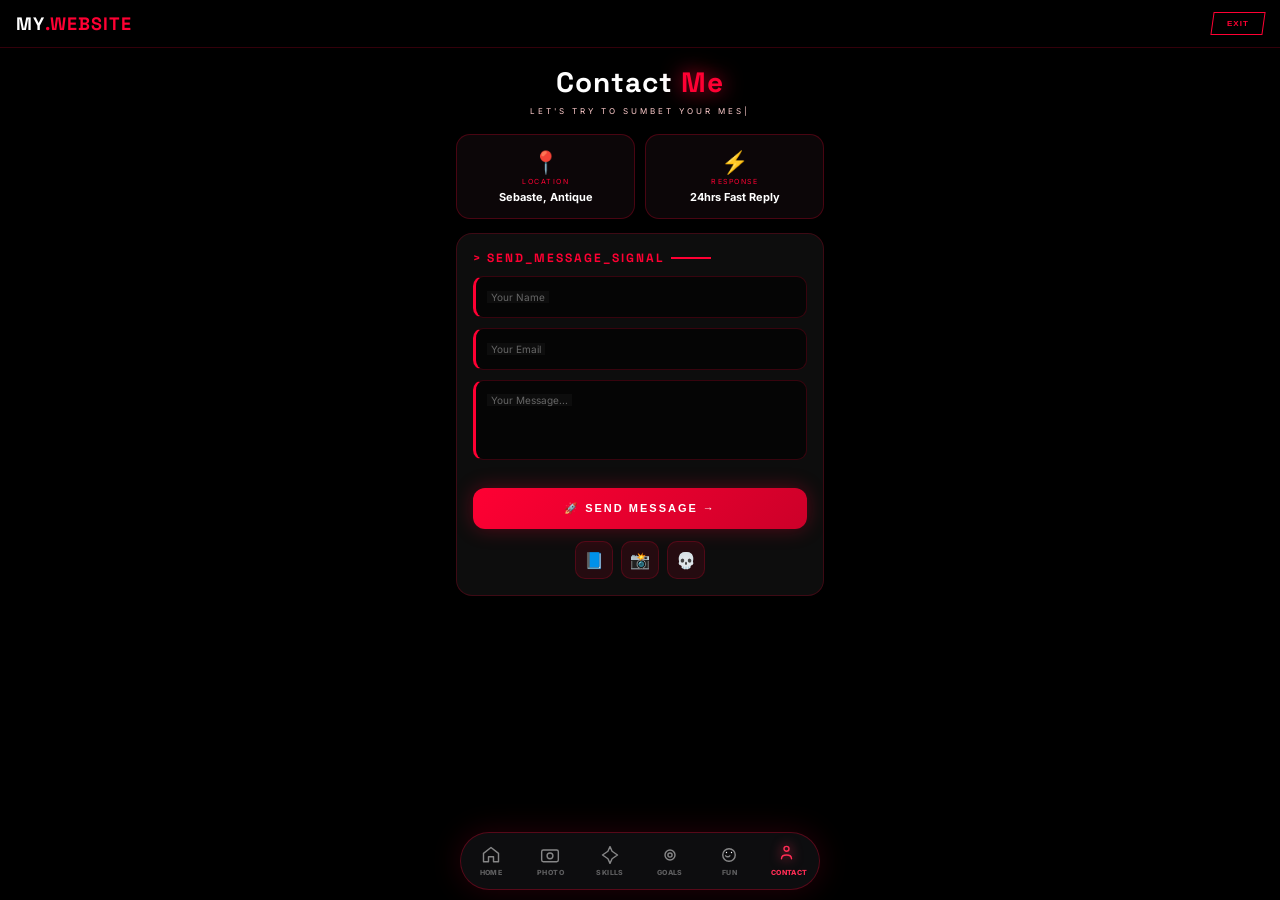
==== contact.html @ 597e38e7 "Add files via upload" ====
<!DOCTYPE html>
<html lang="en">
<head>
<meta charset="UTF-8" />
<meta name="viewport" content="width=device-width, initial-scale=1.0" />
<title>Contact - Red Moon</title>
<link rel="stylesheet" href="style.css" />
<style>
  body { margin:0; background:#000; overflow-x:hidden; }
  .red-moon-bg {
    position: fixed;
    inset: 0;
    width: 100%;
    height: 100%;
    z-index: -3;
    background-image: url('media/red-moon.jpeg');
    background-size: cover;
    background-position: center;
    animation: bgMove 30s ease-in-out infinite alternate;
  }
  @keyframes bgMove { 0%{transform:scale(1)} 100%{transform:scale(1.12)} }
  .overlay { position:fixed; inset:0; z-index:-2; background:rgba(0,0,0,0.4); }

  .sec { max-width:400px; margin:0 auto; padding:16px; position:relative; z-index:2; padding-bottom:110px; }
  .title { text-align:center; font-size:28px; font-weight:900; letter-spacing:1px; color:#fff; text-shadow:0 2px 10px #000; }
  .title span { color:#ff0033; text-shadow:0 0 20px rgba(255,0,51,0.8); animation:glow 2s infinite; }
  @keyframes glow { 0%,100%{text-shadow:0 0 15px #ff0033} 50%{text-shadow:0 0 30px #ff0033, 0 0 50px #ff0033} }
  .typing { text-align:center; font-size:8px; color:#ffcccc; letter-spacing:3px; margin:6px 0; height:14px; text-shadow:0 1px 4px #000; }
  .info-grid { display:grid; grid-template-columns:1fr 1fr; gap:10px; margin:14px 0; }
  .info-card { text-align:center; padding:14px; background:rgba(15,8,10,0.85); border:1px solid rgba(255,0,51,0.25); border-radius:14px; position:relative; animation:floatCard 3s ease-in-out infinite; transition:0.4s; backdrop-filter:blur(2px); }
  .info-card:nth-child(2){ animation-delay:.5s; }
  @keyframes floatCard { 0%,100%{transform:translateY(0)} 50%{transform:translateY(-5px)} }
  .info-card:hover { transform:translateY(-5px) scale(1.03); border-color:#ff0033; box-shadow:0 10px 25px rgba(255,0,51,0.3); }
  .info-card .ic { font-size:22px; animation:iconBounce 2s infinite; }
  @keyframes iconBounce { 0%,100%{transform:scale(1)} 50%{transform:scale(1.15)} }
  .info-card b { display:block; font-size:11px; margin-top:4px; color:#fff; }
  .info-card p { font-size:7px; color:#ff0033; letter-spacing:1.5px; margin-top:2px; }
  .form-card { background:rgba(15,15,15,0.88); border:1px solid rgba(255,0,51,0.2); border-radius:16px; padding:16px; position:relative; overflow:hidden; animation:cardIn 0.8s cubic-bezier(0.34,1.56,0.64,1); backdrop-filter:blur(6px); }
  @keyframes cardIn { from{transform:translateY(30px) scale(0.9); opacity:0} to{transform:translateY(0) scale(1); opacity:1} }
  .form-card h4 { font-family:'Space Grotesk'; font-size:12px; letter-spacing:2px; color:#ff0033; margin-bottom:10px; display:flex; align-items:center; gap:6px; }
  .form-card h4:after { content:''; width:0; height:2px; background:#ff0033; animation:lineGrow 1s ease 0.5s forwards; }
  @keyframes lineGrow { to{width:40px} }
  .inp-wrap { position:relative; margin:10px 0; }
  .inp-wrap input, .inp-wrap textarea { width:100%; padding:13px 12px; border:1px solid rgba(255,0,51,0.2); background:rgba(0,0,0,0.6); color:#fff; border-radius:10px; border-left:3px solid #ff0033; outline:none; transition:0.3s; font-size:12px; }
  .inp-wrap input:focus, .inp-wrap textarea:focus { border-color:#ff0033; background:rgba(255,0,51,0.08); box-shadow:0 0 15px rgba(255,0,51,0.2); transform:translateX(3px); }
  .inp-wrap label { position:absolute; left:14px; top:50%; transform:translateY(-50%); font-size:10px; color:#666; pointer-events:none; transition:0.3s; background:rgba(15,15,15,0.9); padding:0 4px; }
  .inp-wrap input:focus + label, .inp-wrap input:not(:placeholder-shown) + label { top:0; font-size:7px; color:#ff0033; letter-spacing:1px; }
  .inp-wrap textarea { height:80px; resize:none; }
  .inp-wrap textarea + label { top:14px; transform:none; }
  .inp-wrap textarea:focus + label, .inp-wrap textarea:not(:placeholder-shown) + label { top:-6px; font-size:7px; color:#ff0033; }
  .btn-ultra { width:100%; margin-top:14px; padding:14px; background:linear-gradient(135deg,#ff0033,#cc0029); border:none; border-radius:12px; color:#fff; font-weight:900; letter-spacing:2px; font-size:11px; position:relative; overflow:hidden; cursor:pointer; transition:0.4s; box-shadow:0 0 20px rgba(255,0,51,0.3); }
  .btn-ultra:hover { transform:translateY(-2px); box-shadow:0 10px 30px rgba(255,0,51,0.5); }
  .btn-ultra:active { transform:scale(0.97); }
  .social { display:flex; gap:8px; margin-top:12px; justify-content:center; }
  .social a { width:38px; height:38px; display:grid; place-items:center; background:rgba(255,0,51,0.1); border:1px solid rgba(255,0,51,0.2); border-radius:10px; color:#ff0033; transition:0.3s; text-decoration:none; }
  .social a:hover { background:#ff0033; color:#000; transform:translateY(-3px) rotate(5deg); box-shadow:0 5px 15px rgba(255,0,51,0.4); }

  .bottom-wrap { position:fixed; bottom:10px; left:50%; transform:translateX(-50%); z-index:9999; width:92%; max-width:360px; }
  .bottom-pill { width:100%; height:58px; background:rgba(14,14,16,0.96); border:1px solid rgba(255,0,51,0.3); border-radius:30px; display:flex; justify-content:space-around; align-items:center; backdrop-filter:blur(14px); }
  .bottom-pill a { display:flex; flex-direction:column; align-items:center; gap:3px; text-decoration:none; color:#ffffff55; font-size:7px; font-weight:800; width:48px; }
  .bottom-pill a svg { width:20px; height:20px; stroke:#ffffff80; fill:none; stroke-width:1.7; }
  .bottom-pill a.active { color:#ff2d55; }
  .bottom-pill a.active svg { stroke:#ff2d55; filter:drop-shadow(0 0 6px #ff2d55); }
</style>
</head>
<body>

<div class="red-moon-bg"></div>
<div class="overlay"></div>

<nav style="background:rgba(0,0,0,0.3);border-bottom:1px solid rgba(255,0,51,.2)">
<div class="logo">MY<b>.WEBSITE</b></div>
<button class="nav-logout" onclick="logout()"><span>EXIT</span></button>
</nav>

<div class="sec">
<h2 class="title">Contact <span>Me</span></h2>
<div class="typing" id="typing"></div>

<div class="info-grid">
<div class="info-card"><div class="ic">📍</div><p>LOCATION</p><b>Sebaste, Antique</b></div>
<div class="info-card"><div class="ic">⚡</div><p>RESPONSE</p><b>24hrs Fast Reply</b></div>
</div>

<div class="form-card">
<h4>> SEND_MESSAGE_SIGNAL</h4>
<div class="inp-wrap"><input id="cName" placeholder=" " /><label>Your Name</label></div>
<div class="inp-wrap"><input id="cEmail" placeholder=" " /><label>Your Email</label></div>
<div class="inp-wrap"><textarea id="cMsg" placeholder=" "></textarea><label>Your Message...</label></div>
<button class="btn-ultra" onclick="sendMsg()"><span>🚀 SEND MESSAGE →</span></button>
<div class="social"><a href="#">📘</a><a href="#">📸</a><a href="#">💀</a></div>
</div>
</div>

<div class="bottom-wrap"><div class="bottom-pill"><a href="index.html"><svg viewBox="0 0 24 24"><path d="M3 10L12 3l9 7v10H15v-6H9v6H3z"/></svg>HOME</a><a href="gallery.html"><svg viewBox="0 0 24 24"><rect x="2" y="6" width="20" height="14" rx="2"/><circle cx="12" cy="13" r="3.5"/></svg>PHOTO</a><a href="skills.html"><svg viewBox="0 0 24 24"><path d="M12 2l2.5 5.5L21 12l-6.5 4.5L12 22l-2.5-5.5L3 12l6.5-4.5L12 2z"/></svg>SKILLS</a><a href="goals.html"><svg viewBox="0 0 24 24"><circle cx="12" cy="12" r="6"/><circle cx="12" cy="12" r="2.5"/></svg>GOALS</a><a href="funfacts.html"><svg viewBox="0 0 24 24"><circle cx="12" cy="12" r="7.5"/><path d="M8 13c1.2 1.5 3.8 1.5 5 0"/><circle cx="9" cy="9" r=".8" fill="white" stroke="none"/><circle cx="15" cy="9" r=".8" fill="white" stroke="none"/></svg>FUN</a><a class="active" href="contact.html"><svg viewBox="0 0 24 24"><circle cx="9" cy="7" r="3"/><path d="M3 19c0-2.5 2.2-4.5 6-4.5s6 2 6 4.5"/></svg>CONTACT</a></div></div>

<script>
 const text="LET'S TRY TO SUMBET YOUR MESSAGE"; let i=0;
 function type(){ if(i<text.length){ document.getElementById('typing').innerText=text.substring(0,i+1)+'|'; i++; setTimeout(type,50); } else{ document.getElementById('typing').innerText=text; } }
 type();
 function sendMsg(){
   const n=document.getElementById('cName').value.trim();
   const e=document.getElementById('cEmail').value.trim();
   const m=document.getElementById('cMsg').value.trim();
   if(!n||!e||!m){ if(navigator.vibrate) navigator.vibrate([40,40,40]); alert('Fill all fields boss! ⚡'); return; }
   const btn=document.querySelector('.btn-ultra'); btn.innerHTML='💥 SENT! CHECKING SIGNAL...'; btn.style.background='linear-gradient(135deg,#ffd700,#ff8c00)';
   setTimeout(()=>{ alert('Sent Message! 💀🔥 Message received!'); document.getElementById('cName').value=''; document.getElementById('cEmail').value=''; document.getElementById('cMsg').value=''; btn.innerHTML='<span>🚀 SEND ULTRA →</span>'; btn.style.background=''; },1200);
 }
 function logout(){ localStorage.removeItem('blue_logged'); location.href='login.html'; }
</script>
</body>
</html>
---- style.css ----
/* ===========================
   AR.DEV - UNIFIED THEME 2026
   UA BSIS - MAANGAS EDITION
   =========================== */

@import url('https://fonts.googleapis.com/css2?family=Space+Grotesk:wght@600;700;800&family=Inter:wght@400;600;800&display=swap');

:root {
  --red: #ff0033;
  --red-soft: #ff2d55;
  --gold: #ffd700;
  --gold-dark: #ffb700;
  --bg: #070709;
  --card: #101014;
  --card-2: #15151a;
  --border: rgba(255,255,255,0.08);
  --text: #ffffff;
  --text-dim: #ffffff65;
}

* {
  margin: 0;
  padding: 0;
  box-sizing: border-box;
}

body {
  background: var(--bg);
  color: var(--text);
  font-family: 'Inter', sans-serif;
  padding-bottom: 90px;
  overflow-x: hidden;
}

/* NAVBAR */
nav {
  position: sticky;
  top: 0;
  z-index: 100;
  display: flex;
  justify-content: space-between;
  align-items: center;
  padding: 12px 16px;
  background: rgba(7,7,9,0.85);
  backdrop-filter: blur(12px);
  border-bottom: 1px solid var(--border);
}

.logo {
  font-family: 'Space Grotesk';
  font-size: 18px;
  font-weight: 800;
  letter-spacing: 1px;
}

.logo b {
  color: var(--red);
}

.nav-logout {
  background: transparent;
  border: 1px solid var(--red);
  color: var(--red);
  padding: 6px 14px;
  font-size: 8px;
  font-weight: 800;
  letter-spacing: 1px;
  transform: skewX(-8deg);
  cursor: pointer;
  transition: 0.3s;
}

.nav-logout span {
  display: inline-block;
  transform: skewX(8deg);
}

.nav-logout:hover {
  background: var(--red);
  color: #000;
  box-shadow: 0 0 15px rgba(255,0,51,0.4);
}

/* COMMON SECTION */
.sec {
  max-width: 400px;
  margin: 0 auto;
  padding: 16px;
  animation: fadeIn 0.5s ease;
}

@keyframes fadeIn {
  from { opacity: 0; transform: translateY(10px); }
  to { opacity: 1; transform: translateY(0); }
}

.title {
  font-family: 'Space Grotesk';
  text-align: center;
  font-weight: 800;
}

/* BOTTOM NAV - ISANG BESES LANG DITO */
.bottom-wrap {
  position: fixed;
  bottom: 12px;
  left: 50%;
  transform: translateX(-50%);
  z-index: 9999;
  width: 92%;
  max-width: 360px;
}

.bottom-pill {
  width: 100%;
  height: 60px;
  background: rgba(14,14,16,0.96);
  border: 1px solid rgba(255,0,51,0.28);
  border-radius: 30px;
  display: flex;
  justify-content: space-around;
  align-items: center;
  backdrop-filter: blur(16px);
  box-shadow: 0 0 30px rgba(255,0,51,0.15), 0 12px 24px rgba(0,0,0,0.6);
}

.bottom-pill a {
  display: flex;
  flex-direction: column;
  align-items: center;
  gap: 3px;
  text-decoration: none;
  color: #ffffff55;
  font-size: 7px;
  font-weight: 800;
  letter-spacing: 0.4px;
  width: 48px;
  transition: 0.3s;
}

.bottom-pill a svg {
  width: 20px;
  height: 20px;
  stroke: #ffffff80;
  fill: none;
  stroke-width: 1.7;
  stroke-linecap: round;
  stroke-linejoin: round;
  transition: 0.3s;
}

.bottom-pill a.active {
  color: var(--red-soft);
}

.bottom-pill a.active svg {
  stroke: var(--red-soft);
  filter: drop-shadow(0 0 6px var(--red-soft));
  transform: translateY(-2px);
}

.bottom-pill a:hover {
  color: #fff;
}

/* SCROLLBAR */
::-webkit-scrollbar {
  width: 0;
}
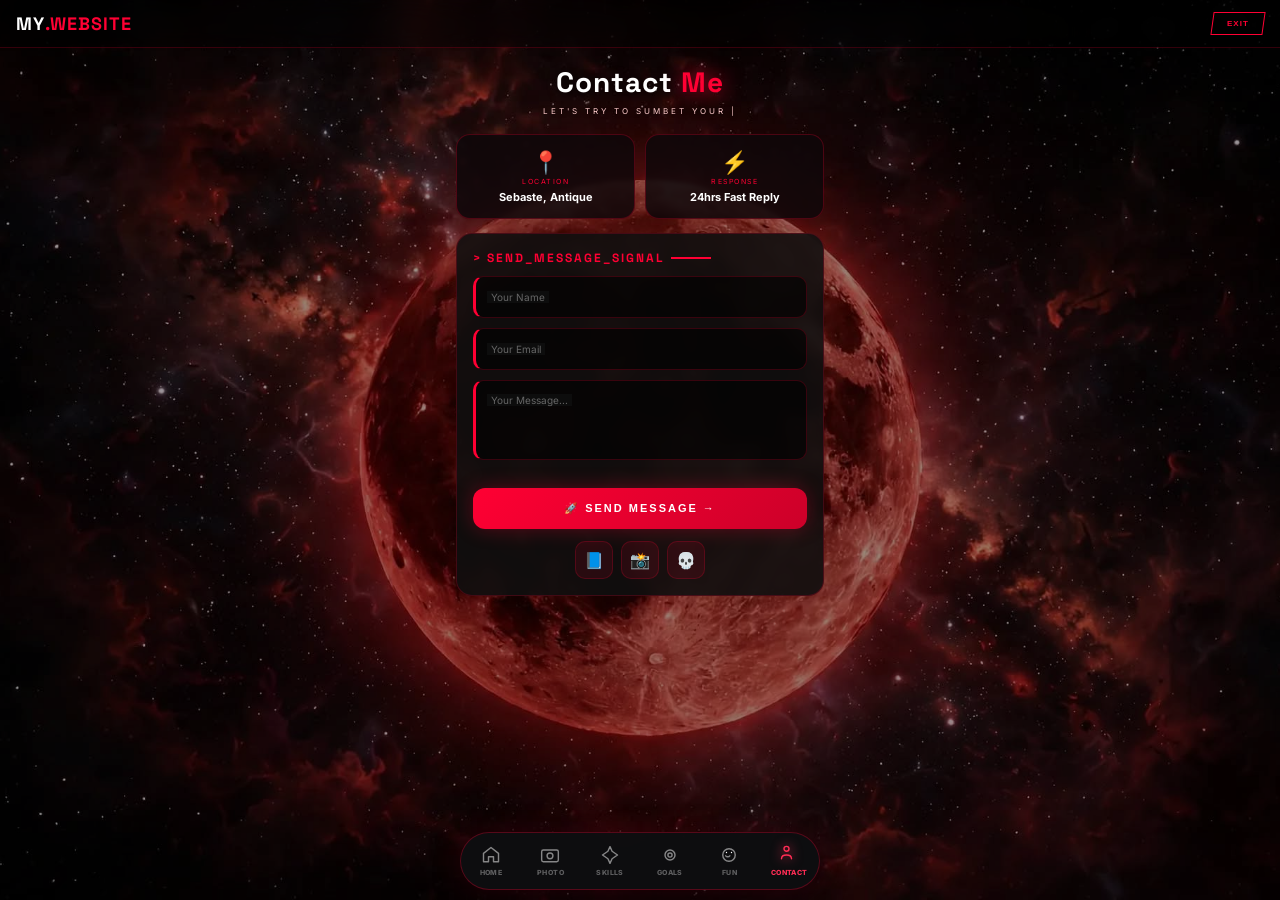
==== commit 6a843822: "Add files via upload" ====
--- a/contact.html
+++ b/contact.html
@@ -13,7 +13,7 @@
     width: 100%;
     height: 100%;
     z-index: -3;
-    background-image: url('media/red-moon.jpeg');
+    background-image: url('red-moon.jpeg');
     background-size: cover;
     background-position: center;
     animation: bgMove 30s ease-in-out infinite alternate;
